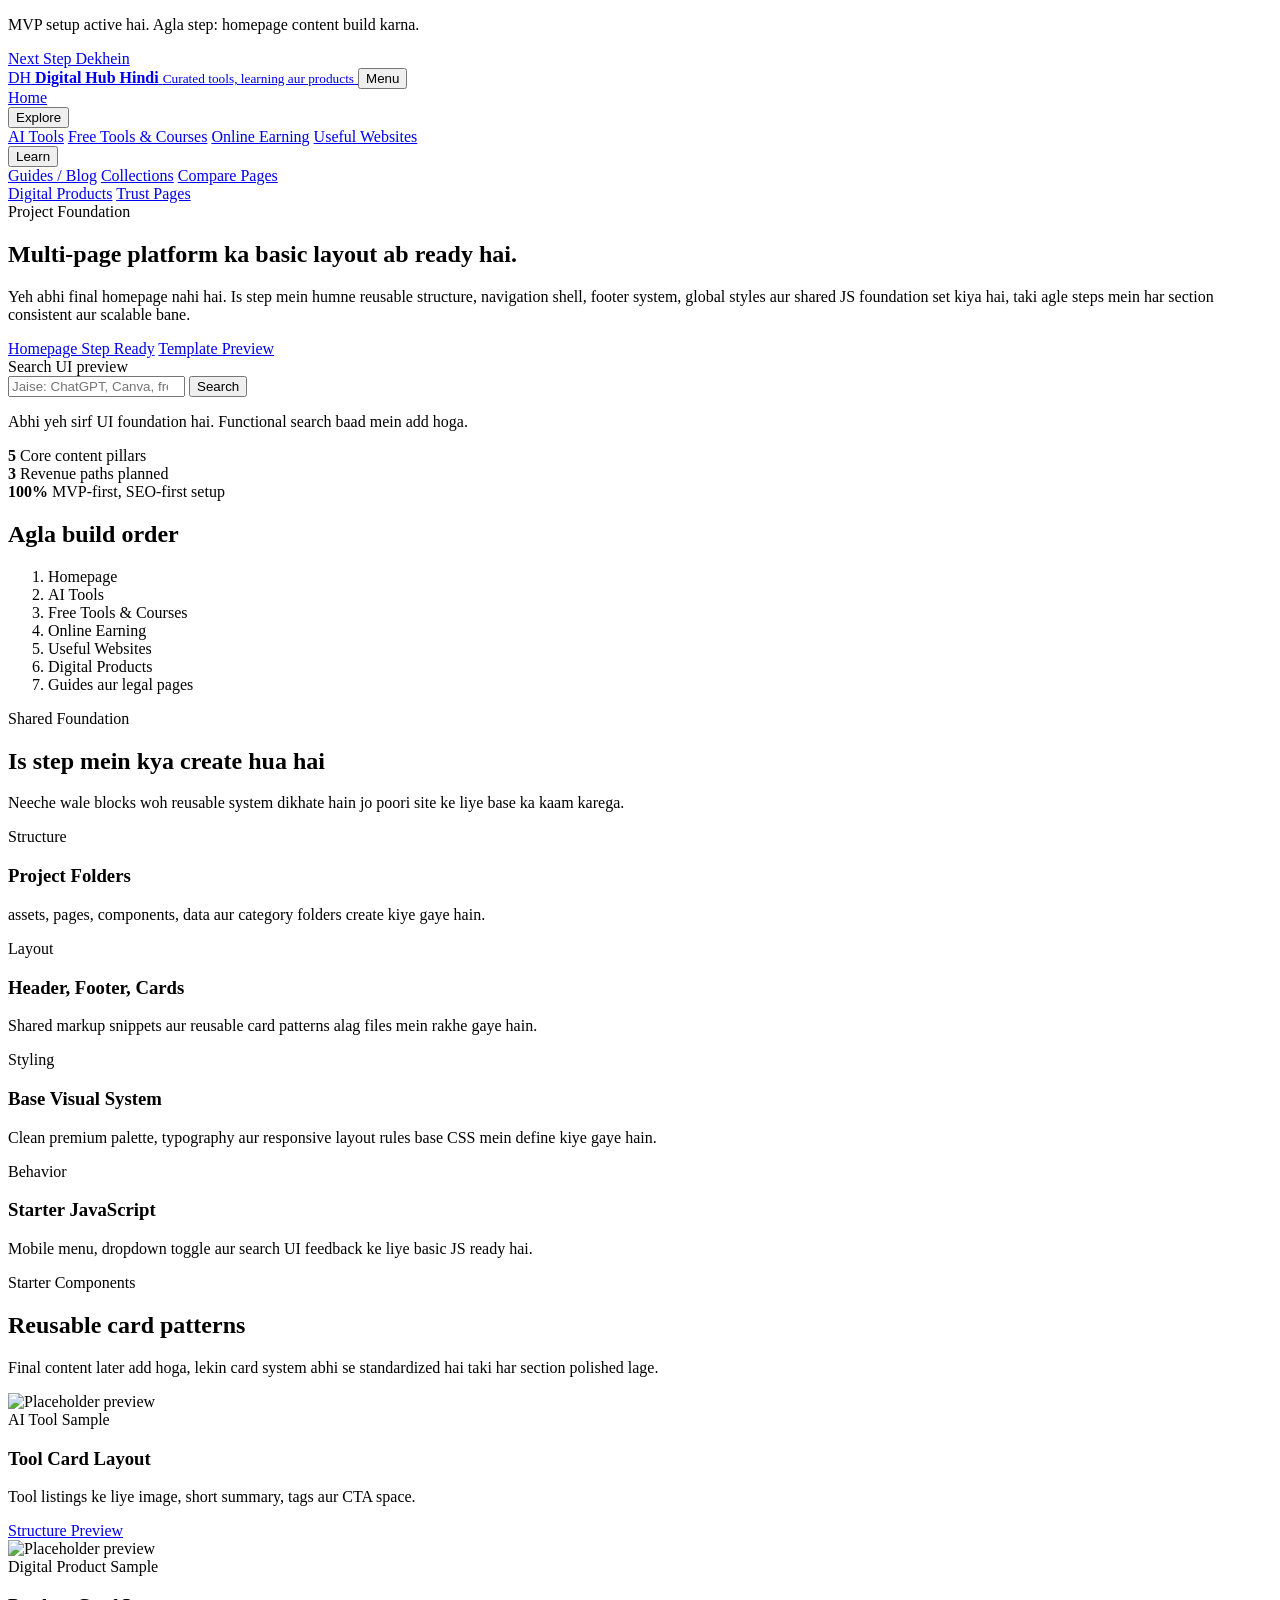
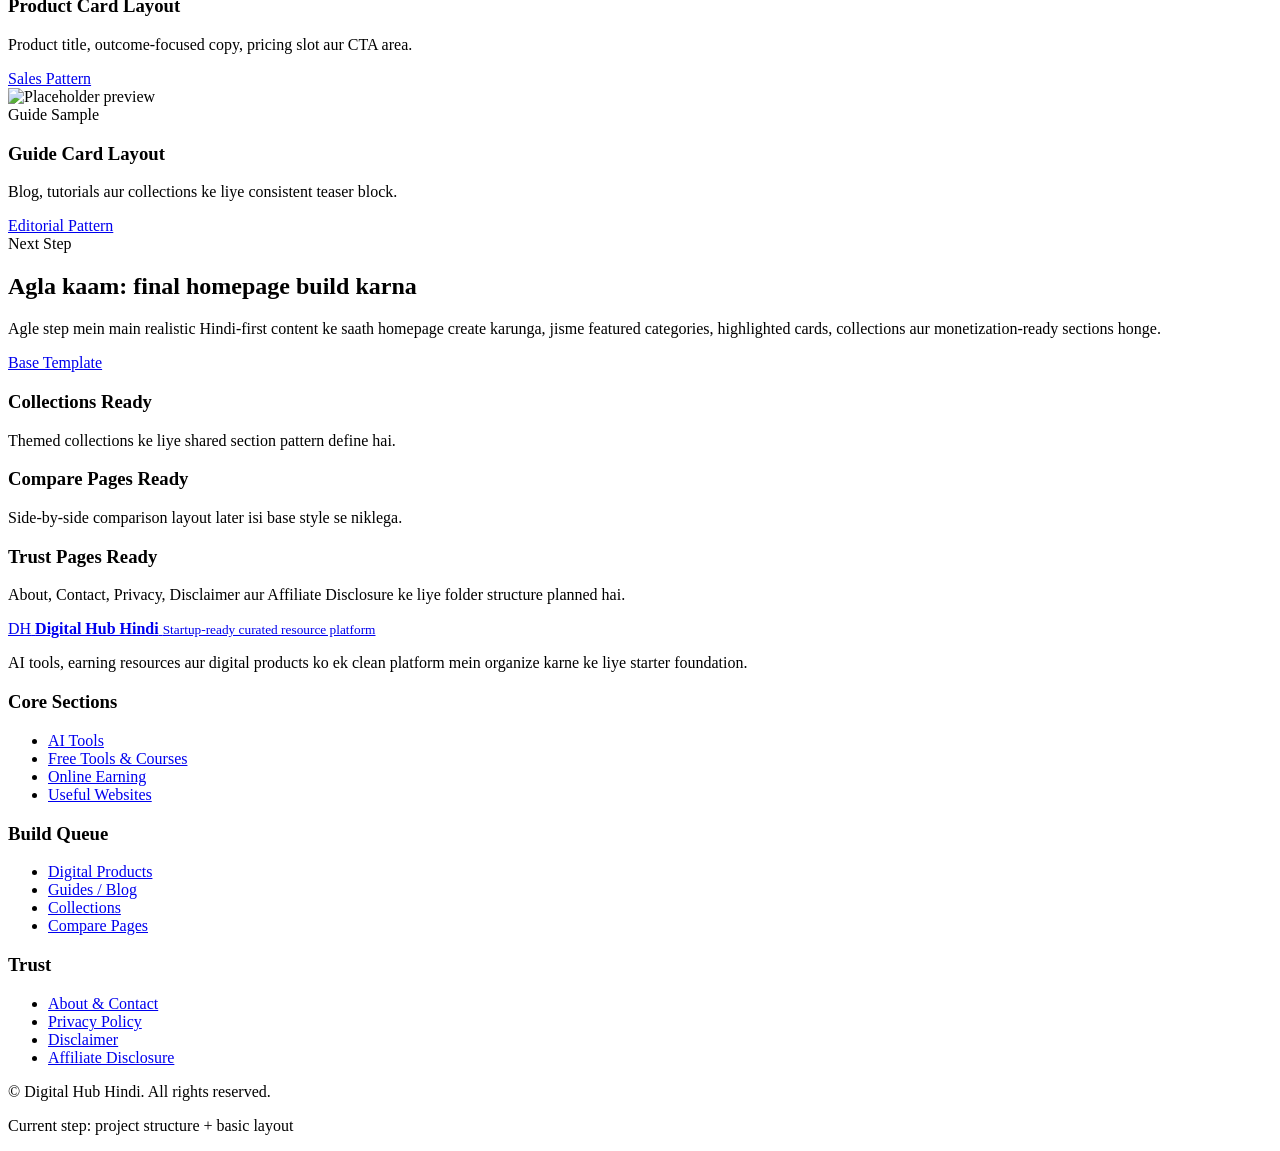
==== index.html @ 95b95d1c "Add files via upload" ====
<!DOCTYPE html>
<html lang="hi">
  <head>
    <meta charset="UTF-8" />
    <meta name="viewport" content="width=device-width, initial-scale=1.0" />
    <meta
      name="description"
      content="AI tools, free resources, online earning ideas, useful websites aur digital products ke liye curated multi-page platform ka starter layout."
    />
    <title>Digital Hub Hindi | Starter Layout</title>
    <link rel="preconnect" href="https://fonts.googleapis.com" />
    <link rel="preconnect" href="https://fonts.gstatic.com" crossorigin />
    <link
      href="https://fonts.googleapis.com/css2?family=Hind:wght@400;500;600;700&family=Poppins:wght@500;600;700&display=swap"
      rel="stylesheet"
    />
    <link rel="stylesheet" href="./assets/css/styles.css" />
  </head>
  <body>
    <div class="topbar">
      <div class="container topbar-inner">
        <p>MVP setup active hai. Agla step: homepage content build karna.</p>
        <a href="#next-step">Next Step Dekhein</a>
      </div>
    </div>

    <header class="site-header">
      <div class="container nav-shell">
        <a class="brand" href="./index.html" aria-label="Digital Hub Hindi home">
          <span class="brand-mark">DH</span>
          <span class="brand-copy">
            <strong>Digital Hub Hindi</strong>
            <small>Curated tools, learning aur products</small>
          </span>
        </a>

        <button
          class="menu-toggle"
          type="button"
          aria-expanded="false"
          aria-controls="site-nav"
        >
          Menu
        </button>

        <nav class="site-nav" id="site-nav" aria-label="Primary navigation">
          <a href="./index.html" class="is-active">Home</a>

          <div class="nav-dropdown">
            <button
              class="nav-dropdown-toggle"
              type="button"
              aria-expanded="false"
            >
              Explore
            </button>
            <div class="nav-dropdown-menu">
              <a href="#ai-tools-preview">AI Tools</a>
              <a href="#free-resources-preview">Free Tools & Courses</a>
              <a href="#earning-preview">Online Earning</a>
              <a href="#websites-preview">Useful Websites</a>
            </div>
          </div>

          <div class="nav-dropdown">
            <button
              class="nav-dropdown-toggle"
              type="button"
              aria-expanded="false"
            >
              Learn
            </button>
            <div class="nav-dropdown-menu">
              <a href="#guides-preview">Guides / Blog</a>
              <a href="#collections-preview">Collections</a>
              <a href="#compare-preview">Compare Pages</a>
            </div>
          </div>

          <a href="#products-preview">Digital Products</a>
          <a href="#legal-preview">Trust Pages</a>
        </nav>
      </div>
    </header>

    <main>
      <section class="hero-shell section-space">
        <div class="container hero-grid">
          <div>
            <span class="eyebrow">Project Foundation</span>
            <h1>Multi-page platform ka basic layout ab ready hai.</h1>
            <p class="lead">
              Yeh abhi final homepage nahi hai. Is step mein humne reusable
              structure, navigation shell, footer system, global styles aur
              shared JS foundation set kiya hai, taki agle steps mein har
              section consistent aur scalable bane.
            </p>

            <div class="hero-actions">
              <a class="btn btn-primary" href="#next-step">Homepage Step Ready</a>
              <a class="btn btn-secondary" href="./pages/template.html"
                >Template Preview</a
              >
            </div>

            <form class="search-form" action="#" method="get">
              <label class="search-label" for="starter-search"
                >Search UI preview</label
              >
              <div class="search-shell">
                <input
                  id="starter-search"
                  type="search"
                  placeholder="Jaise: ChatGPT, Canva, freelancing..."
                />
                <button class="btn btn-primary" type="submit">Search</button>
              </div>
              <p class="search-note">
                Abhi yeh sirf UI foundation hai. Functional search baad mein
                add hoga.
              </p>
            </form>
          </div>

          <aside class="highlight-panel">
            <div class="stat-card">
              <strong>5</strong>
              <span>Core content pillars</span>
            </div>
            <div class="stat-card">
              <strong>3</strong>
              <span>Revenue paths planned</span>
            </div>
            <div class="stat-card">
              <strong>100%</strong>
              <span>MVP-first, SEO-first setup</span>
            </div>

            <div class="mini-roadmap">
              <h2>Agla build order</h2>
              <ol>
                <li>Homepage</li>
                <li>AI Tools</li>
                <li>Free Tools & Courses</li>
                <li>Online Earning</li>
                <li>Useful Websites</li>
                <li>Digital Products</li>
                <li>Guides aur legal pages</li>
              </ol>
            </div>
          </aside>
        </div>
      </section>

      <section class="section-space section-muted">
        <div class="container">
          <div class="section-heading">
            <span class="eyebrow">Shared Foundation</span>
            <h2>Is step mein kya create hua hai</h2>
            <p>
              Neeche wale blocks woh reusable system dikhate hain jo poori site
              ke liye base ka kaam karega.
            </p>
          </div>

          <div class="card-grid four-up">
            <article class="info-card" id="ai-tools-preview">
              <span class="card-badge">Structure</span>
              <h3>Project Folders</h3>
              <p>
                assets, pages, components, data aur category folders create kiye
                gaye hain.
              </p>
            </article>

            <article class="info-card" id="free-resources-preview">
              <span class="card-badge">Layout</span>
              <h3>Header, Footer, Cards</h3>
              <p>
                Shared markup snippets aur reusable card patterns alag files mein
                rakhe gaye hain.
              </p>
            </article>

            <article class="info-card" id="earning-preview">
              <span class="card-badge">Styling</span>
              <h3>Base Visual System</h3>
              <p>
                Clean premium palette, typography aur responsive layout rules
                base CSS mein define kiye gaye hain.
              </p>
            </article>

            <article class="info-card" id="websites-preview">
              <span class="card-badge">Behavior</span>
              <h3>Starter JavaScript</h3>
              <p>
                Mobile menu, dropdown toggle aur search UI feedback ke liye basic
                JS ready hai.
              </p>
            </article>
          </div>
        </div>
      </section>

      <section class="section-space">
        <div class="container">
          <div class="section-heading">
            <span class="eyebrow">Starter Components</span>
            <h2>Reusable card patterns</h2>
            <p>
              Final content later add hoga, lekin card system abhi se standardized
              hai taki har section polished lage.
            </p>
          </div>

          <div class="card-grid three-up">
            <article class="resource-card">
              <img
                src="./assets/images/placeholders/resource-placeholder.svg"
                alt="Placeholder preview"
              />
              <div class="resource-card-body">
                <div class="card-meta-row">
                  <span class="card-badge">AI Tool</span>
                  <span class="muted">Sample</span>
                </div>
                <h3>Tool Card Layout</h3>
                <p>
                  Tool listings ke liye image, short summary, tags aur CTA space.
                </p>
                <a href="#" class="text-link">Structure Preview</a>
              </div>
            </article>

            <article class="resource-card" id="products-preview">
              <img
                src="./assets/images/placeholders/resource-placeholder.svg"
                alt="Placeholder preview"
              />
              <div class="resource-card-body">
                <div class="card-meta-row">
                  <span class="card-badge">Digital Product</span>
                  <span class="muted">Sample</span>
                </div>
                <h3>Product Card Layout</h3>
                <p>
                  Product title, outcome-focused copy, pricing slot aur CTA area.
                </p>
                <a href="#" class="text-link">Sales Pattern</a>
              </div>
            </article>

            <article class="resource-card" id="guides-preview">
              <img
                src="./assets/images/placeholders/resource-placeholder.svg"
                alt="Placeholder preview"
              />
              <div class="resource-card-body">
                <div class="card-meta-row">
                  <span class="card-badge">Guide</span>
                  <span class="muted">Sample</span>
                </div>
                <h3>Guide Card Layout</h3>
                <p>
                  Blog, tutorials aur collections ke liye consistent teaser block.
                </p>
                <a href="#" class="text-link">Editorial Pattern</a>
              </div>
            </article>
          </div>
        </div>
      </section>

      <section class="section-space section-muted" id="next-step">
        <div class="container">
          <div class="cta-banner">
            <div>
              <span class="eyebrow">Next Step</span>
              <h2>Agla kaam: final homepage build karna</h2>
              <p>
                Agle step mein main realistic Hindi-first content ke saath
                homepage create karunga, jisme featured categories, highlighted
                cards, collections aur monetization-ready sections honge.
              </p>
            </div>
            <a class="btn btn-primary" href="./pages/template.html">Base Template</a>
          </div>
        </div>
      </section>

      <section class="section-space">
        <div class="container mini-sections">
          <article class="mini-panel" id="collections-preview">
            <h3>Collections Ready</h3>
            <p>
              Themed collections ke liye shared section pattern define hai.
            </p>
          </article>

          <article class="mini-panel" id="compare-preview">
            <h3>Compare Pages Ready</h3>
            <p>
              Side-by-side comparison layout later isi base style se niklega.
            </p>
          </article>

          <article class="mini-panel" id="legal-preview">
            <h3>Trust Pages Ready</h3>
            <p>
              About, Contact, Privacy, Disclaimer aur Affiliate Disclosure ke
              liye folder structure planned hai.
            </p>
          </article>
        </div>
      </section>
    </main>

    <footer class="site-footer">
      <div class="container footer-grid">
        <div>
          <a class="brand footer-brand" href="./index.html">
            <span class="brand-mark">DH</span>
            <span class="brand-copy">
              <strong>Digital Hub Hindi</strong>
              <small>Startup-ready curated resource platform</small>
            </span>
          </a>
          <p class="footer-copy">
            AI tools, earning resources aur digital products ko ek clean platform
            mein organize karne ke liye starter foundation.
          </p>
        </div>

        <div>
          <h3>Core Sections</h3>
          <ul class="footer-links">
            <li><a href="#ai-tools-preview">AI Tools</a></li>
            <li><a href="#free-resources-preview">Free Tools & Courses</a></li>
            <li><a href="#earning-preview">Online Earning</a></li>
            <li><a href="#websites-preview">Useful Websites</a></li>
          </ul>
        </div>

        <div>
          <h3>Build Queue</h3>
          <ul class="footer-links">
            <li><a href="#products-preview">Digital Products</a></li>
            <li><a href="#guides-preview">Guides / Blog</a></li>
            <li><a href="#collections-preview">Collections</a></li>
            <li><a href="#compare-preview">Compare Pages</a></li>
          </ul>
        </div>

        <div>
          <h3>Trust</h3>
          <ul class="footer-links">
            <li><a href="#legal-preview">About & Contact</a></li>
            <li><a href="#legal-preview">Privacy Policy</a></li>
            <li><a href="#legal-preview">Disclaimer</a></li>
            <li><a href="#legal-preview">Affiliate Disclosure</a></li>
          </ul>
        </div>
      </div>

      <div class="container footer-bottom">
        <p>&copy; <span data-year></span> Digital Hub Hindi. All rights reserved.</p>
        <p>Current step: project structure + basic layout</p>
      </div>
    </footer>

    <script src="./assets/js/main.js"></script>
  </body>
</html>
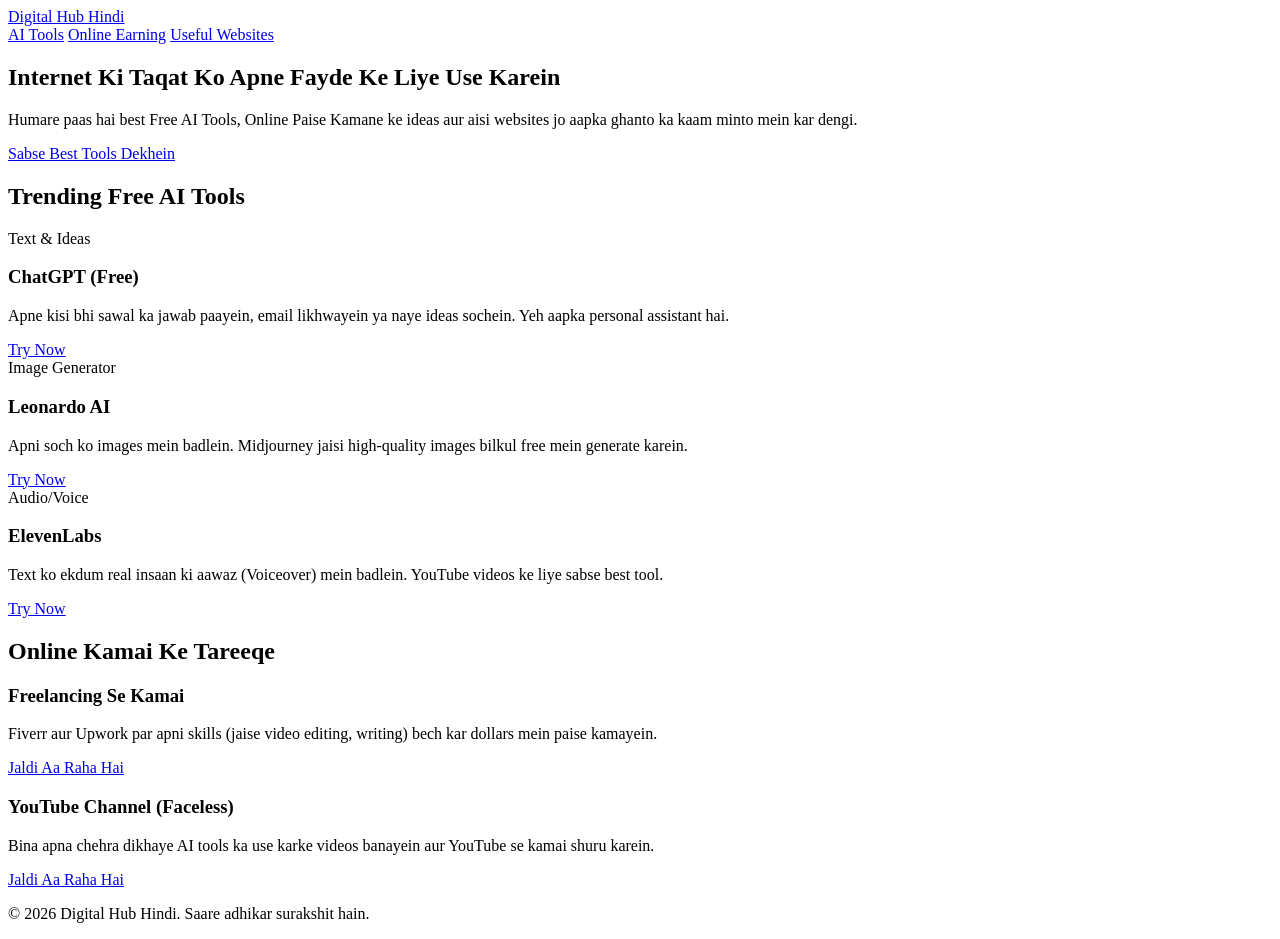
==== commit 3d8f4f7d: "Update index.html" ====
--- a/index.html
+++ b/index.html
@@ -1,374 +1,95 @@
 <!DOCTYPE html>
 <html lang="hi">
-  <head>
-    <meta charset="UTF-8" />
-    <meta name="viewport" content="width=device-width, initial-scale=1.0" />
-    <meta
-      name="description"
-      content="AI tools, free resources, online earning ideas, useful websites aur digital products ke liye curated multi-page platform ka starter layout."
-    />
-    <title>Digital Hub Hindi | Starter Layout</title>
-    <link rel="preconnect" href="https://fonts.googleapis.com" />
-    <link rel="preconnect" href="https://fonts.gstatic.com" crossorigin />
-    <link
-      href="https://fonts.googleapis.com/css2?family=Hind:wght@400;500;600;700&family=Poppins:wght@500;600;700&display=swap"
-      rel="stylesheet"
-    />
-    <link rel="stylesheet" href="./assets/css/styles.css" />
-  </head>
-  <body>
-    <div class="topbar">
-      <div class="container topbar-inner">
-        <p>MVP setup active hai. Agla step: homepage content build karna.</p>
-        <a href="#next-step">Next Step Dekhein</a>
-      </div>
-    </div>
+<head>
+    <meta charset="UTF-8">
+    <meta name="viewport" content="width=device-width, initial-scale=1.0">
+    <title>Digital Hub Hindi | Best AI Tools & Earning Ideas</title>
+    
+    <meta name="description" content="Digital Hub Hindi par aapko milenge best free AI tools, online earning ke tareeqe aur useful websites ki puri jaankari.">
+    
+    <link rel="preconnect" href="https://fonts.googleapis.com">
+    <link rel="preconnect" href="https://fonts.gstatic.com" crossorigin>
+    <link href="https://fonts.googleapis.com/css2?family=Hind:wght@400;500;600&family=Poppins:wght@500;600;700&display=swap" rel="stylesheet">
+    
+    <link rel="stylesheet" href="./assets/css/styles.css">
+</head>
+<body>
 
-    <header class="site-header">
-      <div class="container nav-shell">
-        <a class="brand" href="./index.html" aria-label="Digital Hub Hindi home">
-          <span class="brand-mark">DH</span>
-          <span class="brand-copy">
-            <strong>Digital Hub Hindi</strong>
-            <small>Curated tools, learning aur products</small>
-          </span>
-        </a>
-
-        <button
-          class="menu-toggle"
-          type="button"
-          aria-expanded="false"
-          aria-controls="site-nav"
-        >
-          Menu
-        </button>
-
-        <nav class="site-nav" id="site-nav" aria-label="Primary navigation">
-          <a href="./index.html" class="is-active">Home</a>
-
-          <div class="nav-dropdown">
-            <button
-              class="nav-dropdown-toggle"
-              type="button"
-              aria-expanded="false"
-            >
-              Explore
-            </button>
-            <div class="nav-dropdown-menu">
-              <a href="#ai-tools-preview">AI Tools</a>
-              <a href="#free-resources-preview">Free Tools & Courses</a>
-              <a href="#earning-preview">Online Earning</a>
-              <a href="#websites-preview">Useful Websites</a>
-            </div>
-          </div>
-
-          <div class="nav-dropdown">
-            <button
-              class="nav-dropdown-toggle"
-              type="button"
-              aria-expanded="false"
-            >
-              Learn
-            </button>
-            <div class="nav-dropdown-menu">
-              <a href="#guides-preview">Guides / Blog</a>
-              <a href="#collections-preview">Collections</a>
-              <a href="#compare-preview">Compare Pages</a>
-            </div>
-          </div>
-
-          <a href="#products-preview">Digital Products</a>
-          <a href="#legal-preview">Trust Pages</a>
-        </nav>
-      </div>
+    <header class="navbar">
+        <div class="container nav-container">
+            <a href="index.html" class="logo">Digital Hub <span>Hindi</span></a>
+            <nav class="nav-links">
+                <a href="#ai-tools">AI Tools</a>
+                <a href="#earning">Online Earning</a>
+                <a href="#useful-sites">Useful Websites</a>
+            </nav>
+        </div>
     </header>
 
-    <main>
-      <section class="hero-shell section-space">
-        <div class="container hero-grid">
-          <div>
-            <span class="eyebrow">Project Foundation</span>
-            <h1>Multi-page platform ka basic layout ab ready hai.</h1>
-            <p class="lead">
-              Yeh abhi final homepage nahi hai. Is step mein humne reusable
-              structure, navigation shell, footer system, global styles aur
-              shared JS foundation set kiya hai, taki agle steps mein har
-              section consistent aur scalable bane.
-            </p>
+    <section class="hero">
+        <div class="container hero-content">
+            <h1>Internet Ki Taqat Ko Apne Fayde Ke Liye Use Karein</h1>
+            <p>Humare paas hai best Free AI Tools, Online Paise Kamane ke ideas aur aisi websites jo aapka ghanto ka kaam minto mein kar dengi.</p>
+            <a href="#ai-tools" class="btn-primary">Sabse Best Tools Dekhein</a>
+        </div>
+    </section>
 
-            <div class="hero-actions">
-              <a class="btn btn-primary" href="#next-step">Homepage Step Ready</a>
-              <a class="btn btn-secondary" href="./pages/template.html"
-                >Template Preview</a
-              >
+    <section id="ai-tools" class="section-padding bg-light">
+        <div class="container">
+            <h2 class="section-title">Trending Free AI Tools</h2>
+            <div class="grid-cards">
+                
+                <div class="card">
+                    <span class="badge">Text & Ideas</span>
+                    <h3>ChatGPT (Free)</h3>
+                    <p>Apne kisi bhi sawal ka jawab paayein, email likhwayein ya naye ideas sochein. Yeh aapka personal assistant hai.</p>
+                    <a href="https://chat.openai.com" target="_blank" class="btn-outline">Try Now</a>
+                </div>
+
+                <div class="card">
+                    <span class="badge">Image Generator</span>
+                    <h3>Leonardo AI</h3>
+                    <p>Apni soch ko images mein badlein. Midjourney jaisi high-quality images bilkul free mein generate karein.</p>
+                    <a href="https://leonardo.ai" target="_blank" class="btn-outline">Try Now</a>
+                </div>
+
+                <div class="card">
+                    <span class="badge">Audio/Voice</span>
+                    <h3>ElevenLabs</h3>
+                    <p>Text ko ekdum real insaan ki aawaz (Voiceover) mein badlein. YouTube videos ke liye sabse best tool.</p>
+                    <a href="https://elevenlabs.io" target="_blank" class="btn-outline">Try Now</a>
+                </div>
+
             </div>
+        </div>
+    </section>
 
-            <form class="search-form" action="#" method="get">
-              <label class="search-label" for="starter-search"
-                >Search UI preview</label
-              >
-              <div class="search-shell">
-                <input
-                  id="starter-search"
-                  type="search"
-                  placeholder="Jaise: ChatGPT, Canva, freelancing..."
-                />
-                <button class="btn btn-primary" type="submit">Search</button>
-              </div>
-              <p class="search-note">
-                Abhi yeh sirf UI foundation hai. Functional search baad mein
-                add hoga.
-              </p>
-            </form>
-          </div>
+    <section id="earning" class="section-padding">
+        <div class="container">
+            <h2 class="section-title">Online Kamai Ke Tareeqe</h2>
+            <div class="grid-cards">
+                
+                <div class="card earning-card">
+                    <h3>Freelancing Se Kamai</h3>
+                    <p>Fiverr aur Upwork par apni skills (jaise video editing, writing) bech kar dollars mein paise kamayein.</p>
+                    <a href="#" class="btn-outline">Jaldi Aa Raha Hai</a>
+                </div>
 
-          <aside class="highlight-panel">
-            <div class="stat-card">
-              <strong>5</strong>
-              <span>Core content pillars</span>
+                <div class="card earning-card">
+                    <h3>YouTube Channel (Faceless)</h3>
+                    <p>Bina apna chehra dikhaye AI tools ka use karke videos banayein aur YouTube se kamai shuru karein.</p>
+                    <a href="#" class="btn-outline">Jaldi Aa Raha Hai</a>
+                </div>
+
             </div>
-            <div class="stat-card">
-              <strong>3</strong>
-              <span>Revenue paths planned</span>
-            </div>
-            <div class="stat-card">
-              <strong>100%</strong>
-              <span>MVP-first, SEO-first setup</span>
-            </div>
+        </div>
+    </section>
 
-            <div class="mini-roadmap">
-              <h2>Agla build order</h2>
-              <ol>
-                <li>Homepage</li>
-                <li>AI Tools</li>
-                <li>Free Tools & Courses</li>
-                <li>Online Earning</li>
-                <li>Useful Websites</li>
-                <li>Digital Products</li>
-                <li>Guides aur legal pages</li>
-              </ol>
-            </div>
-          </aside>
+    <footer class="footer">
+        <div class="container">
+            <p>&copy; 2026 Digital Hub Hindi. Saare adhikar surakshit hain.</p>
         </div>
-      </section>
-
-      <section class="section-space section-muted">
-        <div class="container">
-          <div class="section-heading">
-            <span class="eyebrow">Shared Foundation</span>
-            <h2>Is step mein kya create hua hai</h2>
-            <p>
-              Neeche wale blocks woh reusable system dikhate hain jo poori site
-              ke liye base ka kaam karega.
-            </p>
-          </div>
-
-          <div class="card-grid four-up">
-            <article class="info-card" id="ai-tools-preview">
-              <span class="card-badge">Structure</span>
-              <h3>Project Folders</h3>
-              <p>
-                assets, pages, components, data aur category folders create kiye
-                gaye hain.
-              </p>
-            </article>
-
-            <article class="info-card" id="free-resources-preview">
-              <span class="card-badge">Layout</span>
-              <h3>Header, Footer, Cards</h3>
-              <p>
-                Shared markup snippets aur reusable card patterns alag files mein
-                rakhe gaye hain.
-              </p>
-            </article>
-
-            <article class="info-card" id="earning-preview">
-              <span class="card-badge">Styling</span>
-              <h3>Base Visual System</h3>
-              <p>
-                Clean premium palette, typography aur responsive layout rules
-                base CSS mein define kiye gaye hain.
-              </p>
-            </article>
-
-            <article class="info-card" id="websites-preview">
-              <span class="card-badge">Behavior</span>
-              <h3>Starter JavaScript</h3>
-              <p>
-                Mobile menu, dropdown toggle aur search UI feedback ke liye basic
-                JS ready hai.
-              </p>
-            </article>
-          </div>
-        </div>
-      </section>
-
-      <section class="section-space">
-        <div class="container">
-          <div class="section-heading">
-            <span class="eyebrow">Starter Components</span>
-            <h2>Reusable card patterns</h2>
-            <p>
-              Final content later add hoga, lekin card system abhi se standardized
-              hai taki har section polished lage.
-            </p>
-          </div>
-
-          <div class="card-grid three-up">
-            <article class="resource-card">
-              <img
-                src="./assets/images/placeholders/resource-placeholder.svg"
-                alt="Placeholder preview"
-              />
-              <div class="resource-card-body">
-                <div class="card-meta-row">
-                  <span class="card-badge">AI Tool</span>
-                  <span class="muted">Sample</span>
-                </div>
-                <h3>Tool Card Layout</h3>
-                <p>
-                  Tool listings ke liye image, short summary, tags aur CTA space.
-                </p>
-                <a href="#" class="text-link">Structure Preview</a>
-              </div>
-            </article>
-
-            <article class="resource-card" id="products-preview">
-              <img
-                src="./assets/images/placeholders/resource-placeholder.svg"
-                alt="Placeholder preview"
-              />
-              <div class="resource-card-body">
-                <div class="card-meta-row">
-                  <span class="card-badge">Digital Product</span>
-                  <span class="muted">Sample</span>
-                </div>
-                <h3>Product Card Layout</h3>
-                <p>
-                  Product title, outcome-focused copy, pricing slot aur CTA area.
-                </p>
-                <a href="#" class="text-link">Sales Pattern</a>
-              </div>
-            </article>
-
-            <article class="resource-card" id="guides-preview">
-              <img
-                src="./assets/images/placeholders/resource-placeholder.svg"
-                alt="Placeholder preview"
-              />
-              <div class="resource-card-body">
-                <div class="card-meta-row">
-                  <span class="card-badge">Guide</span>
-                  <span class="muted">Sample</span>
-                </div>
-                <h3>Guide Card Layout</h3>
-                <p>
-                  Blog, tutorials aur collections ke liye consistent teaser block.
-                </p>
-                <a href="#" class="text-link">Editorial Pattern</a>
-              </div>
-            </article>
-          </div>
-        </div>
-      </section>
-
-      <section class="section-space section-muted" id="next-step">
-        <div class="container">
-          <div class="cta-banner">
-            <div>
-              <span class="eyebrow">Next Step</span>
-              <h2>Agla kaam: final homepage build karna</h2>
-              <p>
-                Agle step mein main realistic Hindi-first content ke saath
-                homepage create karunga, jisme featured categories, highlighted
-                cards, collections aur monetization-ready sections honge.
-              </p>
-            </div>
-            <a class="btn btn-primary" href="./pages/template.html">Base Template</a>
-          </div>
-        </div>
-      </section>
-
-      <section class="section-space">
-        <div class="container mini-sections">
-          <article class="mini-panel" id="collections-preview">
-            <h3>Collections Ready</h3>
-            <p>
-              Themed collections ke liye shared section pattern define hai.
-            </p>
-          </article>
-
-          <article class="mini-panel" id="compare-preview">
-            <h3>Compare Pages Ready</h3>
-            <p>
-              Side-by-side comparison layout later isi base style se niklega.
-            </p>
-          </article>
-
-          <article class="mini-panel" id="legal-preview">
-            <h3>Trust Pages Ready</h3>
-            <p>
-              About, Contact, Privacy, Disclaimer aur Affiliate Disclosure ke
-              liye folder structure planned hai.
-            </p>
-          </article>
-        </div>
-      </section>
-    </main>
-
-    <footer class="site-footer">
-      <div class="container footer-grid">
-        <div>
-          <a class="brand footer-brand" href="./index.html">
-            <span class="brand-mark">DH</span>
-            <span class="brand-copy">
-              <strong>Digital Hub Hindi</strong>
-              <small>Startup-ready curated resource platform</small>
-            </span>
-          </a>
-          <p class="footer-copy">
-            AI tools, earning resources aur digital products ko ek clean platform
-            mein organize karne ke liye starter foundation.
-          </p>
-        </div>
-
-        <div>
-          <h3>Core Sections</h3>
-          <ul class="footer-links">
-            <li><a href="#ai-tools-preview">AI Tools</a></li>
-            <li><a href="#free-resources-preview">Free Tools & Courses</a></li>
-            <li><a href="#earning-preview">Online Earning</a></li>
-            <li><a href="#websites-preview">Useful Websites</a></li>
-          </ul>
-        </div>
-
-        <div>
-          <h3>Build Queue</h3>
-          <ul class="footer-links">
-            <li><a href="#products-preview">Digital Products</a></li>
-            <li><a href="#guides-preview">Guides / Blog</a></li>
-            <li><a href="#collections-preview">Collections</a></li>
-            <li><a href="#compare-preview">Compare Pages</a></li>
-          </ul>
-        </div>
-
-        <div>
-          <h3>Trust</h3>
-          <ul class="footer-links">
-            <li><a href="#legal-preview">About & Contact</a></li>
-            <li><a href="#legal-preview">Privacy Policy</a></li>
-            <li><a href="#legal-preview">Disclaimer</a></li>
-            <li><a href="#legal-preview">Affiliate Disclosure</a></li>
-          </ul>
-        </div>
-      </div>
-
-      <div class="container footer-bottom">
-        <p>&copy; <span data-year></span> Digital Hub Hindi. All rights reserved.</p>
-        <p>Current step: project structure + basic layout</p>
-      </div>
     </footer>
 
-    <script src="./assets/js/main.js"></script>
-  </body>
+</body>
 </html>
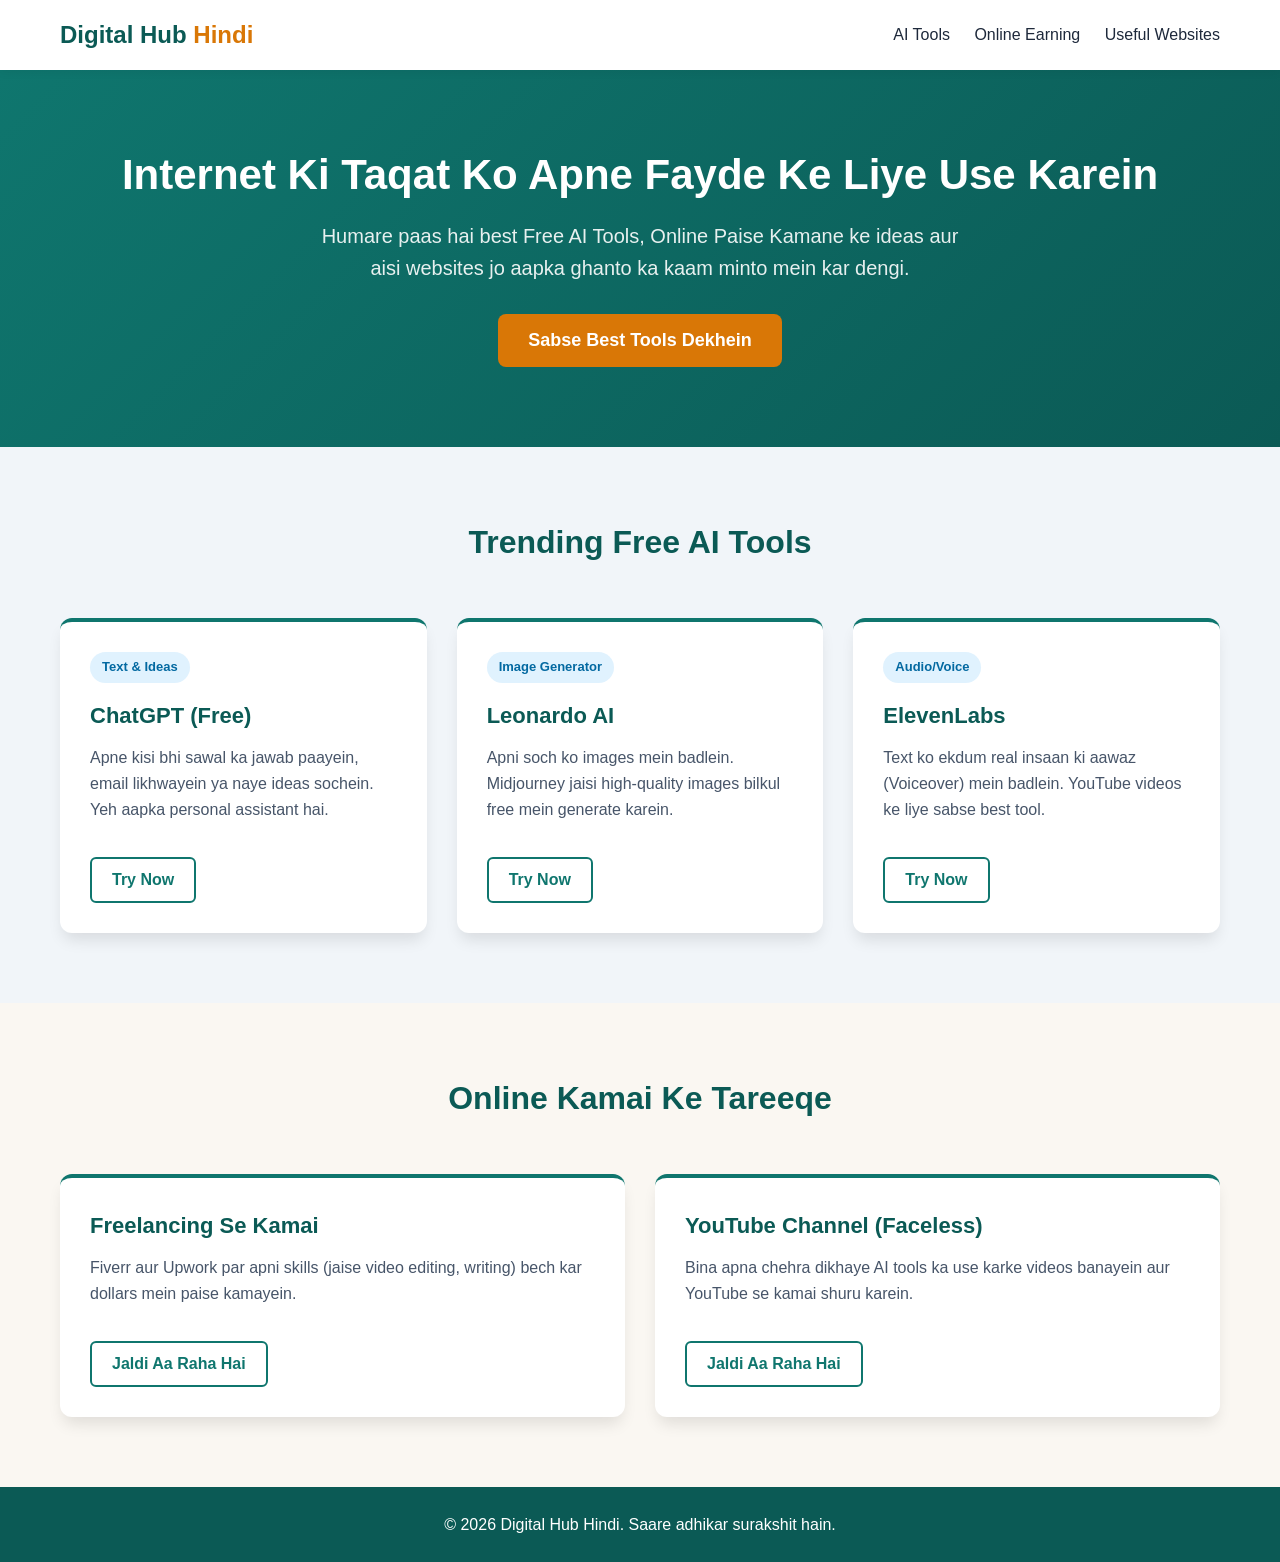
==== commit 829b3576: "Update index.html" ====
--- a/index.html
+++ b/index.html
@@ -11,7 +11,7 @@
     <link rel="preconnect" href="https://fonts.gstatic.com" crossorigin>
     <link href="https://fonts.googleapis.com/css2?family=Hind:wght@400;500;600&family=Poppins:wght@500;600;700&display=swap" rel="stylesheet">
     
-    <link rel="stylesheet" href="./assets/css/styles.css">
+    <link rel="stylesheet" href="styles.css">
 </head>
 <body>
 
--- a/styles.css
+++ b/styles.css
@@ -0,0 +1,233 @@
+/* =========================================
+   1. VARIABLES (Colors, Fonts, Spacing)
+========================================= */
+:root {
+  --primary: #0f766e; /* Deep Teal - Trust ke liye */
+  --primary-dark: #0b5a55;
+  --accent: #d97706; /* Vibrant Orange - Buttons ke liye */
+  --accent-hover: #b45309;
+  --bg-color: #faf7f2; /* Light Cream background */
+  --card-bg: #ffffff;
+  --text-main: #1e293b;
+  --text-light: #475569;
+  --shadow: 0 10px 15px -3px rgba(0, 0, 0, 0.1);
+  --border-radius: 12px;
+  --font-heading: 'Poppins', sans-serif;
+  --font-body: 'Hind', sans-serif;
+}
+
+/* =========================================
+   2. RESET & BASE
+========================================= */
+* {
+  margin: 0;
+  padding: 0;
+  box-sizing: border-box;
+}
+
+body {
+  font-family: var(--font-body);
+  background-color: var(--bg-color);
+  color: var(--text-main);
+  line-height: 1.6;
+}
+
+h1, h2, h3 {
+  font-family: var(--font-heading);
+  color: var(--primary-dark);
+}
+
+.container {
+  max-width: 1200px;
+  margin: 0 auto;
+  padding: 0 20px;
+}
+
+/* =========================================
+   3. HEADER & NAVIGATION
+========================================= */
+.navbar {
+  background-color: #fff;
+  box-shadow: 0 2px 10px rgba(0,0,0,0.05);
+  position: sticky;
+  top: 0;
+  z-index: 100;
+}
+
+.nav-container {
+  display: flex;
+  justify-content: space-between;
+  align-items: center;
+  height: 70px;
+}
+
+.logo {
+  font-family: var(--font-heading);
+  font-size: 24px;
+  font-weight: 700;
+  color: var(--primary-dark);
+  text-decoration: none;
+}
+
+.logo span {
+  color: var(--accent); /* "Hindi" word orange dikhega */
+}
+
+.nav-links a {
+  text-decoration: none;
+  color: var(--text-main);
+  margin-left: 20px;
+  font-weight: 500;
+  font-size: 16px;
+  transition: color 0.3s;
+}
+
+.nav-links a:hover {
+  color: var(--primary);
+}
+
+/* =========================================
+   4. HERO SECTION (Top Banner)
+========================================= */
+.hero {
+  background: linear-gradient(135deg, var(--primary) 0%, var(--primary-dark) 100%);
+  color: white;
+  text-align: center;
+  padding: 80px 20px;
+}
+
+.hero h1 {
+  color: white;
+  font-size: 42px;
+  margin-bottom: 20px;
+  line-height: 1.2;
+}
+
+.hero p {
+  font-size: 20px;
+  max-width: 650px;
+  margin: 0 auto 30px;
+  opacity: 0.9;
+}
+
+/* =========================================
+   5. BUTTONS
+========================================= */
+.btn-primary {
+  display: inline-block;
+  background-color: var(--accent);
+  color: white;
+  padding: 12px 30px;
+  border-radius: 8px;
+  text-decoration: none;
+  font-weight: 600;
+  font-family: var(--font-heading);
+  font-size: 18px;
+  transition: background 0.3s, transform 0.2s;
+}
+
+.btn-primary:hover {
+  background-color: var(--accent-hover);
+  transform: translateY(-2px);
+}
+
+.btn-outline {
+  display: inline-block;
+  border: 2px solid var(--primary);
+  color: var(--primary);
+  padding: 8px 20px;
+  border-radius: 6px;
+  text-decoration: none;
+  font-weight: 600;
+  transition: all 0.3s;
+  margin-top: 15px;
+}
+
+.btn-outline:hover {
+  background-color: var(--primary);
+  color: white;
+}
+
+/* =========================================
+   6. CARDS & SECTIONS
+========================================= */
+.section-padding {
+  padding: 70px 0;
+}
+
+.bg-light {
+  background-color: #f1f5f9;
+}
+
+.section-title {
+  text-align: center;
+  font-size: 32px;
+  margin-bottom: 50px;
+}
+
+.grid-cards {
+  display: grid;
+  grid-template-columns: repeat(auto-fit, minmax(320px, 1fr));
+  gap: 30px;
+}
+
+.card {
+  background-color: var(--card-bg);
+  padding: 30px;
+  border-radius: var(--border-radius);
+  box-shadow: var(--shadow);
+  transition: transform 0.3s ease, box-shadow 0.3s ease;
+  border-top: 4px solid var(--primary);
+}
+
+.card:hover {
+  transform: translateY(-8px);
+  box-shadow: 0 15px 25px -5px rgba(0, 0, 0, 0.15);
+}
+
+.badge {
+  display: inline-block;
+  background-color: #e0f2fe;
+  color: #0369a1;
+  font-size: 13px;
+  font-weight: 600;
+  padding: 5px 12px;
+  border-radius: 20px;
+  margin-bottom: 15px;
+}
+
+.card h3 {
+  font-size: 22px;
+  margin-bottom: 12px;
+}
+
+.card p {
+  color: var(--text-light);
+  font-size: 16px;
+  margin-bottom: 20px;
+}
+
+/* =========================================
+   7. FOOTER
+========================================= */
+.footer {
+  background-color: var(--primary-dark);
+  color: white;
+  text-align: center;
+  padding: 25px 0;
+}
+
+/* =========================================
+   8. MOBILE RESPONSIVE (Phones ke liye)
+========================================= */
+@media (max-width: 768px) {
+  .nav-links {
+    display: none; /* Mobile menu aage js mein banayenge */
+  }
+  .hero h1 {
+    font-size: 32px;
+  }
+  .hero p {
+    font-size: 18px;
+  }
+}
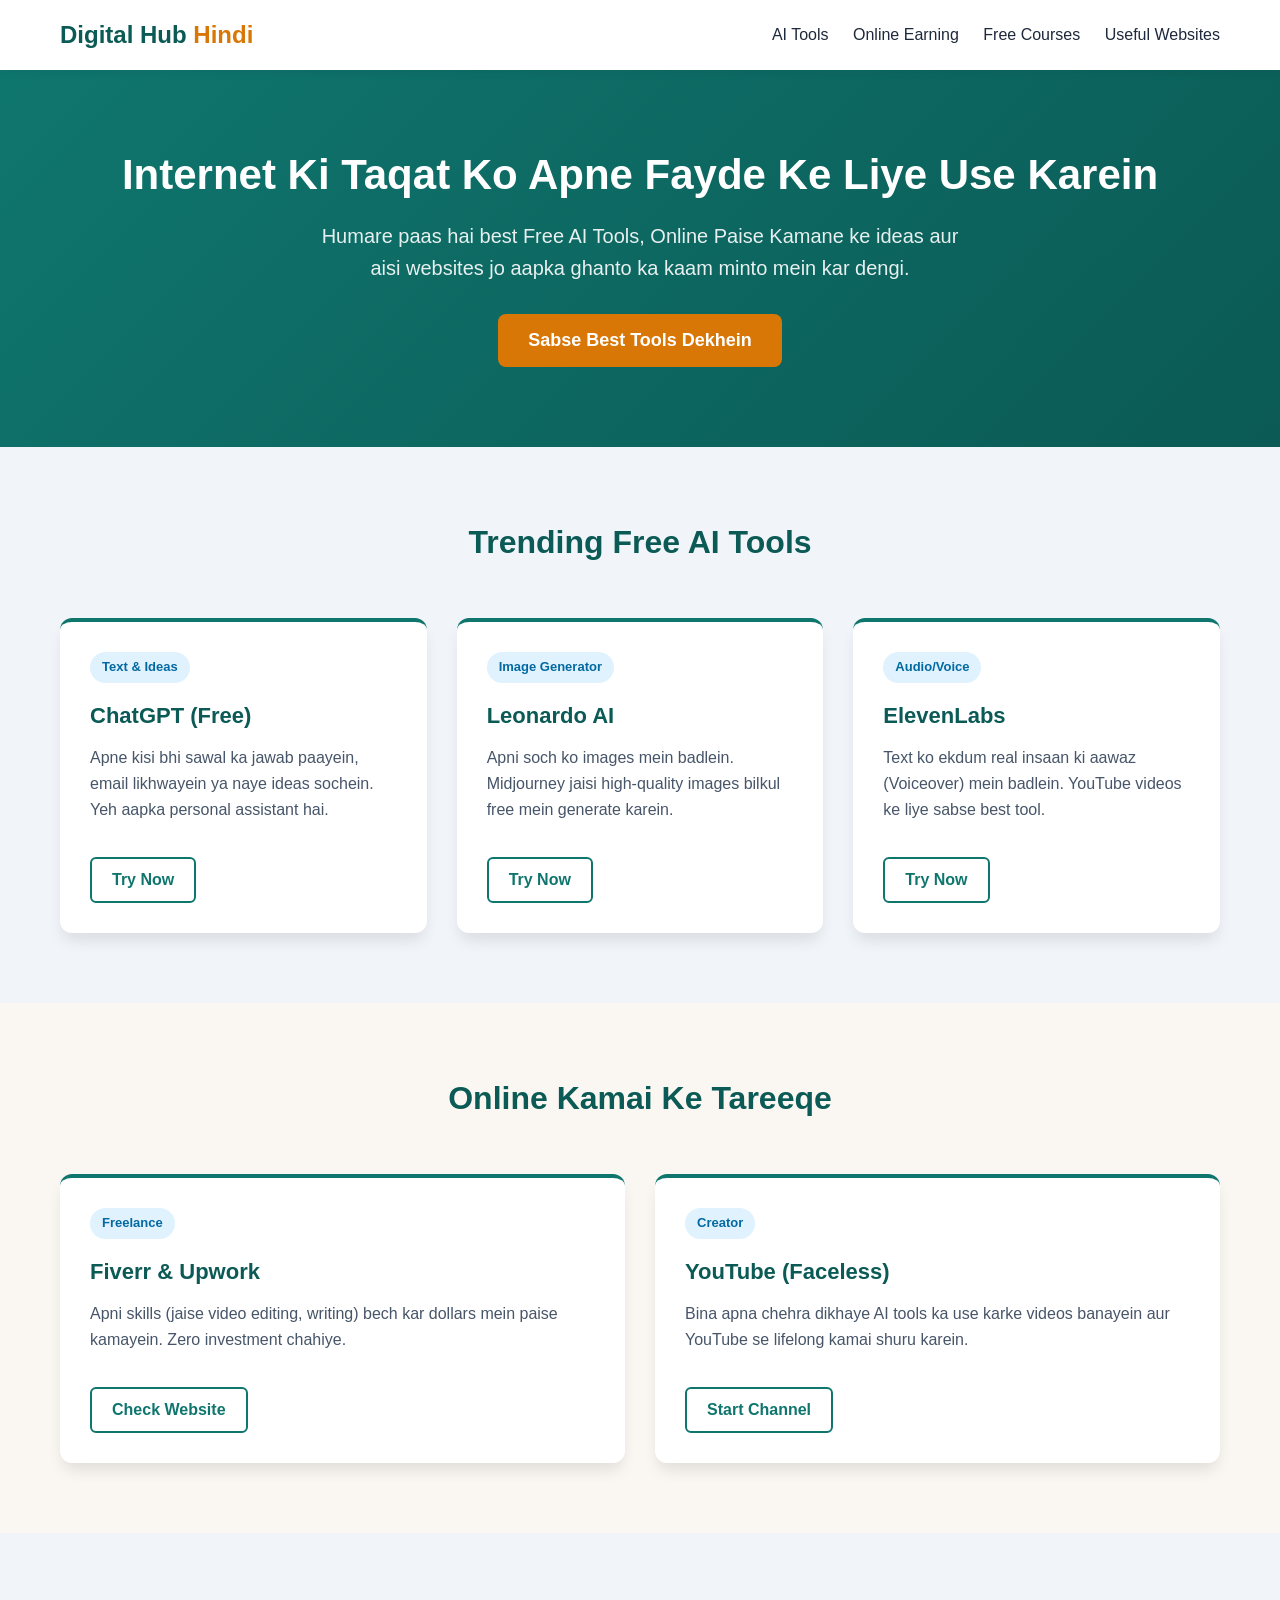
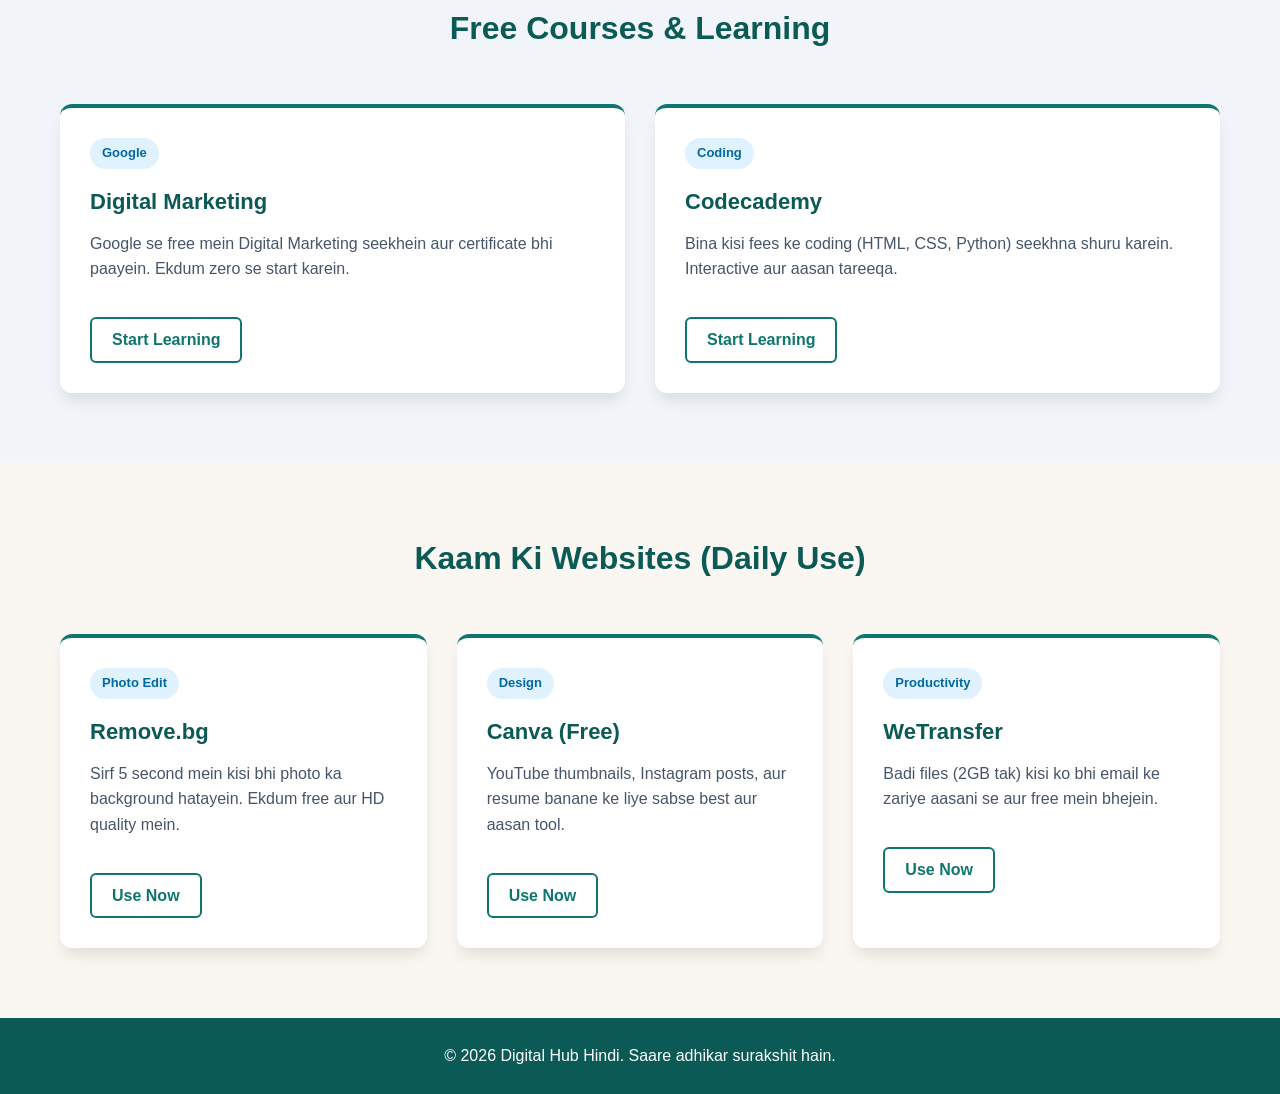
==== commit 7eb11d98: "Update index.html" ====
--- a/index.html
+++ b/index.html
@@ -21,6 +21,7 @@
             <nav class="nav-links">
                 <a href="#ai-tools">AI Tools</a>
                 <a href="#earning">Online Earning</a>
+                <a href="#free-courses">Free Courses</a>
                 <a href="#useful-sites">Useful Websites</a>
             </nav>
         </div>
@@ -38,28 +39,24 @@
         <div class="container">
             <h2 class="section-title">Trending Free AI Tools</h2>
             <div class="grid-cards">
-                
                 <div class="card">
                     <span class="badge">Text & Ideas</span>
                     <h3>ChatGPT (Free)</h3>
                     <p>Apne kisi bhi sawal ka jawab paayein, email likhwayein ya naye ideas sochein. Yeh aapka personal assistant hai.</p>
                     <a href="https://chat.openai.com" target="_blank" class="btn-outline">Try Now</a>
                 </div>
-
                 <div class="card">
                     <span class="badge">Image Generator</span>
                     <h3>Leonardo AI</h3>
                     <p>Apni soch ko images mein badlein. Midjourney jaisi high-quality images bilkul free mein generate karein.</p>
                     <a href="https://leonardo.ai" target="_blank" class="btn-outline">Try Now</a>
                 </div>
-
                 <div class="card">
                     <span class="badge">Audio/Voice</span>
                     <h3>ElevenLabs</h3>
                     <p>Text ko ekdum real insaan ki aawaz (Voiceover) mein badlein. YouTube videos ke liye sabse best tool.</p>
                     <a href="https://elevenlabs.io" target="_blank" class="btn-outline">Try Now</a>
                 </div>
-
             </div>
         </div>
     </section>
@@ -68,19 +65,64 @@
         <div class="container">
             <h2 class="section-title">Online Kamai Ke Tareeqe</h2>
             <div class="grid-cards">
-                
-                <div class="card earning-card">
-                    <h3>Freelancing Se Kamai</h3>
-                    <p>Fiverr aur Upwork par apni skills (jaise video editing, writing) bech kar dollars mein paise kamayein.</p>
-                    <a href="#" class="btn-outline">Jaldi Aa Raha Hai</a>
+                <div class="card">
+                    <span class="badge">Freelance</span>
+                    <h3>Fiverr & Upwork</h3>
+                    <p>Apni skills (jaise video editing, writing) bech kar dollars mein paise kamayein. Zero investment chahiye.</p>
+                    <a href="https://www.fiverr.com/" target="_blank" class="btn-outline">Check Website</a>
                 </div>
+                <div class="card">
+                    <span class="badge">Creator</span>
+                    <h3>YouTube (Faceless)</h3>
+                    <p>Bina apna chehra dikhaye AI tools ka use karke videos banayein aur YouTube se lifelong kamai shuru karein.</p>
+                    <a href="https://studio.youtube.com/" target="_blank" class="btn-outline">Start Channel</a>
+                </div>
+            </div>
+        </div>
+    </section>
 
-                <div class="card earning-card">
-                    <h3>YouTube Channel (Faceless)</h3>
-                    <p>Bina apna chehra dikhaye AI tools ka use karke videos banayein aur YouTube se kamai shuru karein.</p>
-                    <a href="#" class="btn-outline">Jaldi Aa Raha Hai</a>
+    <section id="free-courses" class="section-padding bg-light">
+        <div class="container">
+            <h2 class="section-title">Free Courses & Learning</h2>
+            <div class="grid-cards">
+                <div class="card">
+                    <span class="badge">Google</span>
+                    <h3>Digital Marketing</h3>
+                    <p>Google se free mein Digital Marketing seekhein aur certificate bhi paayein. Ekdum zero se start karein.</p>
+                    <a href="https://skillshop.exceedlms.com/" target="_blank" class="btn-outline">Start Learning</a>
                 </div>
+                <div class="card">
+                    <span class="badge">Coding</span>
+                    <h3>Codecademy</h3>
+                    <p>Bina kisi fees ke coding (HTML, CSS, Python) seekhna shuru karein. Interactive aur aasan tareeqa.</p>
+                    <a href="https://www.codecademy.com/" target="_blank" class="btn-outline">Start Learning</a>
+                </div>
+            </div>
+        </div>
+    </section>
 
+    <section id="useful-sites" class="section-padding">
+        <div class="container">
+            <h2 class="section-title">Kaam Ki Websites (Daily Use)</h2>
+            <div class="grid-cards">
+                <div class="card">
+                    <span class="badge">Photo Edit</span>
+                    <h3>Remove.bg</h3>
+                    <p>Sirf 5 second mein kisi bhi photo ka background hatayein. Ekdum free aur HD quality mein.</p>
+                    <a href="https://www.remove.bg/" target="_blank" class="btn-outline">Use Now</a>
+                </div>
+                <div class="card">
+                    <span class="badge">Design</span>
+                    <h3>Canva (Free)</h3>
+                    <p>YouTube thumbnails, Instagram posts, aur resume banane ke liye sabse best aur aasan tool.</p>
+                    <a href="https://www.canva.com/" target="_blank" class="btn-outline">Use Now</a>
+                </div>
+                <div class="card">
+                    <span class="badge">Productivity</span>
+                    <h3>WeTransfer</h3>
+                    <p>Badi files (2GB tak) kisi ko bhi email ke zariye aasani se aur free mein bhejein.</p>
+                    <a href="https://wetransfer.com/" target="_blank" class="btn-outline">Use Now</a>
+                </div>
             </div>
         </div>
     </section>
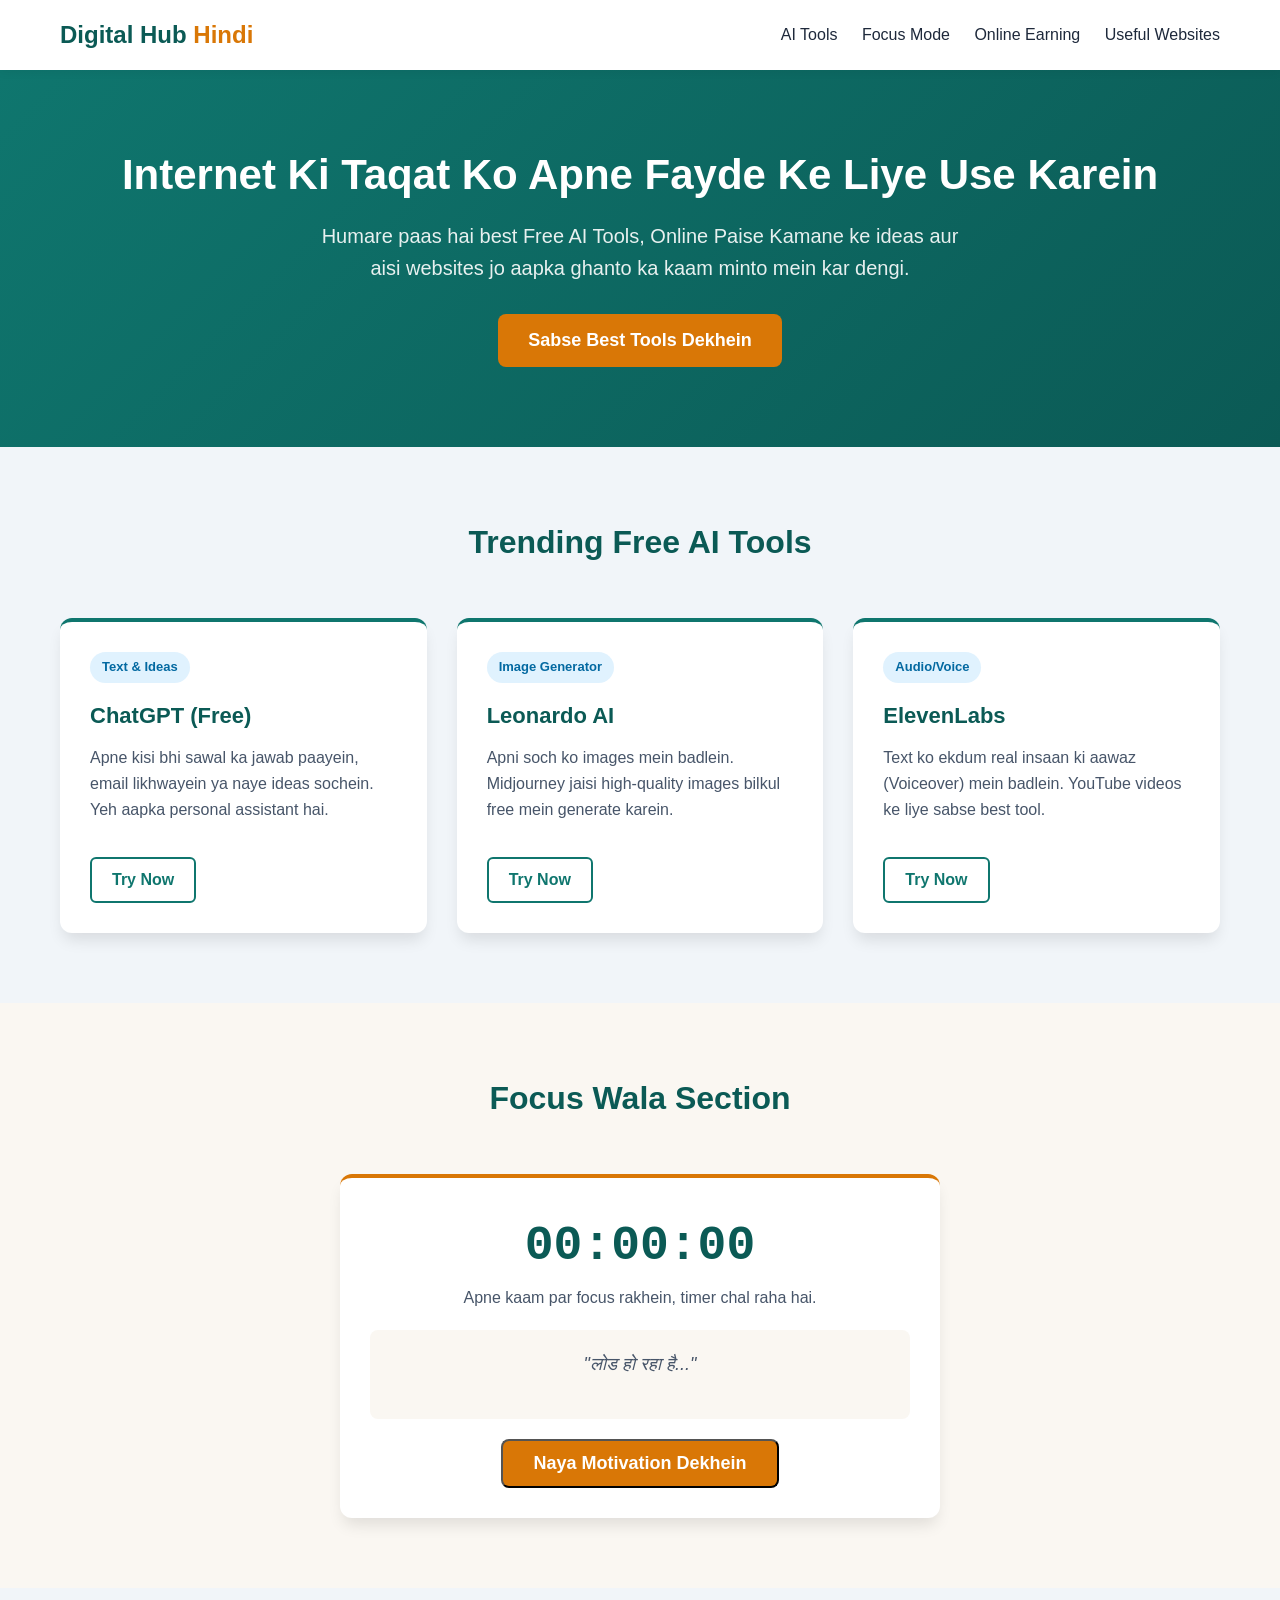
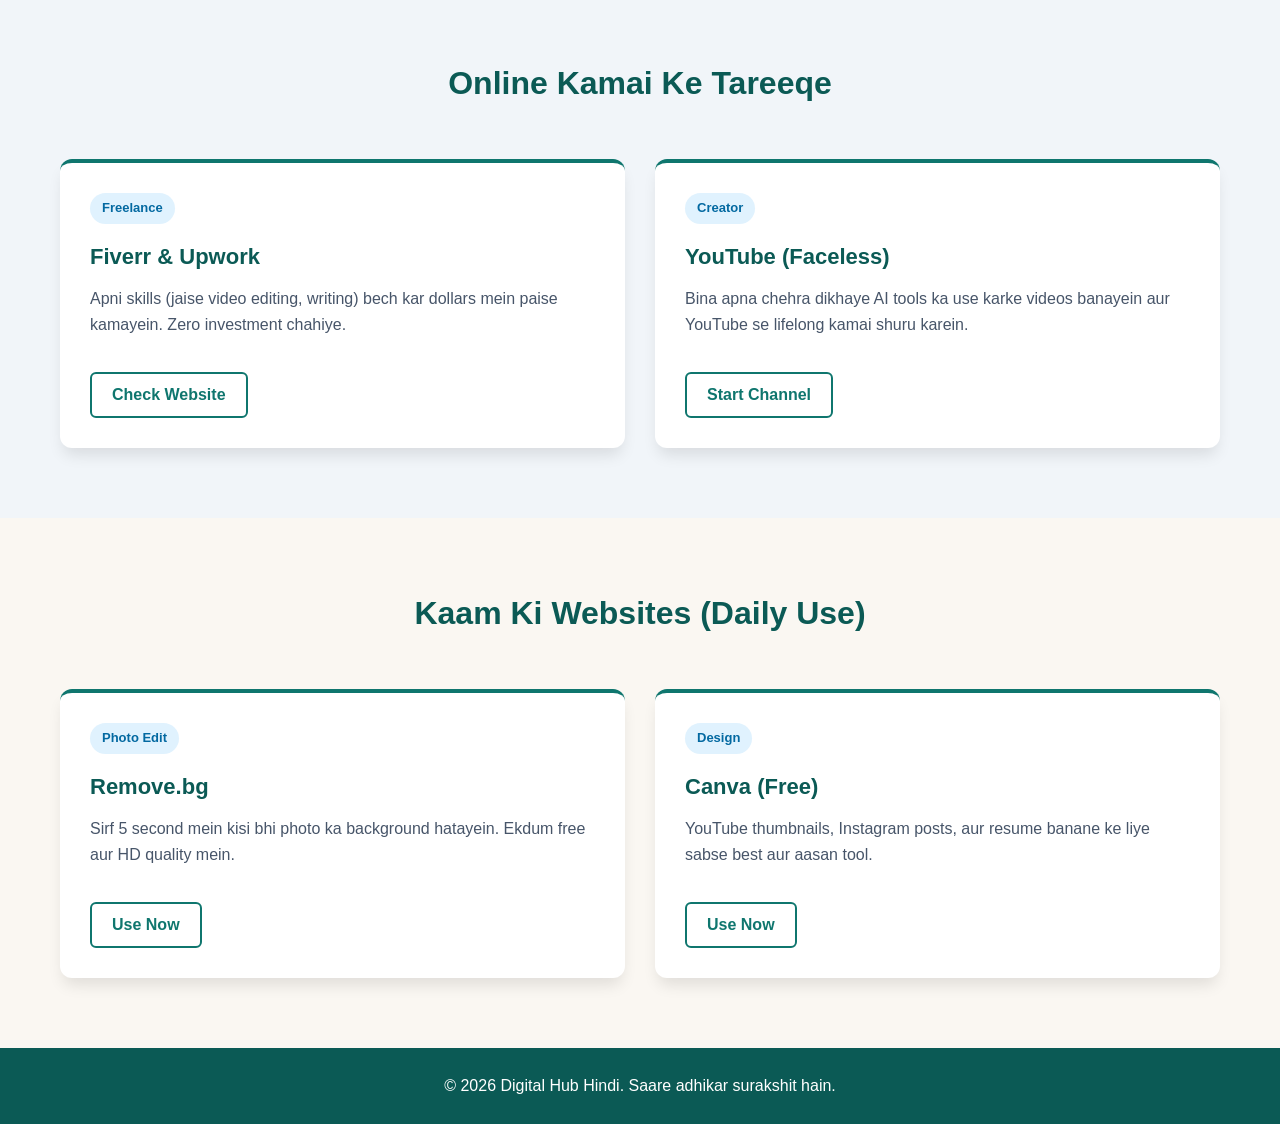
==== commit a2b16033: "Update index.html" ====
--- a/index.html
+++ b/index.html
@@ -20,8 +20,8 @@
             <a href="index.html" class="logo">Digital Hub <span>Hindi</span></a>
             <nav class="nav-links">
                 <a href="#ai-tools">AI Tools</a>
+                <a href="#focus-section">Focus Mode</a>
                 <a href="#earning">Online Earning</a>
-                <a href="#free-courses">Free Courses</a>
                 <a href="#useful-sites">Useful Websites</a>
             </nav>
         </div>
@@ -61,7 +61,23 @@
         </div>
     </section>
 
-    <section id="earning" class="section-padding">
+    <section id="focus-section" class="section-padding">
+        <div class="container">
+            <h2 class="section-title">Focus Wala Section</h2>
+            <div class="card focus-card" style="max-width: 600px; margin: 0 auto; text-align: center; border-top: 4px solid var(--accent);">
+                <div id="focus-timer" style="font-size: 48px; font-weight: bold; color: var(--primary-dark); font-family: monospace;">00:00:00</div>
+                <p style="color: var(--text-light); margin-bottom: 20px;">Apne kaam par focus rakhein, timer chal raha hai.</p>
+                
+                <div style="background: var(--bg-color); padding: 20px; border-radius: 8px; margin-bottom: 20px;">
+                    <p id="motivational-quote" style="font-size: 18px; font-style: italic; font-weight: 500;">"लोड हो रहा है..."</p>
+                </div>
+                
+                <button id="next-quote-btn" class="btn-primary">Naya Motivation Dekhein</button>
+            </div>
+        </div>
+    </section>
+
+    <section id="earning" class="section-padding bg-light">
         <div class="container">
             <h2 class="section-title">Online Kamai Ke Tareeqe</h2>
             <div class="grid-cards">
@@ -76,26 +92,6 @@
                     <h3>YouTube (Faceless)</h3>
                     <p>Bina apna chehra dikhaye AI tools ka use karke videos banayein aur YouTube se lifelong kamai shuru karein.</p>
                     <a href="https://studio.youtube.com/" target="_blank" class="btn-outline">Start Channel</a>
-                </div>
-            </div>
-        </div>
-    </section>
-
-    <section id="free-courses" class="section-padding bg-light">
-        <div class="container">
-            <h2 class="section-title">Free Courses & Learning</h2>
-            <div class="grid-cards">
-                <div class="card">
-                    <span class="badge">Google</span>
-                    <h3>Digital Marketing</h3>
-                    <p>Google se free mein Digital Marketing seekhein aur certificate bhi paayein. Ekdum zero se start karein.</p>
-                    <a href="https://skillshop.exceedlms.com/" target="_blank" class="btn-outline">Start Learning</a>
-                </div>
-                <div class="card">
-                    <span class="badge">Coding</span>
-                    <h3>Codecademy</h3>
-                    <p>Bina kisi fees ke coding (HTML, CSS, Python) seekhna shuru karein. Interactive aur aasan tareeqa.</p>
-                    <a href="https://www.codecademy.com/" target="_blank" class="btn-outline">Start Learning</a>
                 </div>
             </div>
         </div>
@@ -117,12 +113,6 @@
                     <p>YouTube thumbnails, Instagram posts, aur resume banane ke liye sabse best aur aasan tool.</p>
                     <a href="https://www.canva.com/" target="_blank" class="btn-outline">Use Now</a>
                 </div>
-                <div class="card">
-                    <span class="badge">Productivity</span>
-                    <h3>WeTransfer</h3>
-                    <p>Badi files (2GB tak) kisi ko bhi email ke zariye aasani se aur free mein bhejein.</p>
-                    <a href="https://wetransfer.com/" target="_blank" class="btn-outline">Use Now</a>
-                </div>
             </div>
         </div>
     </section>
@@ -133,5 +123,6 @@
         </div>
     </footer>
 
+    <script src="main.js"></script>
 </body>
 </html>
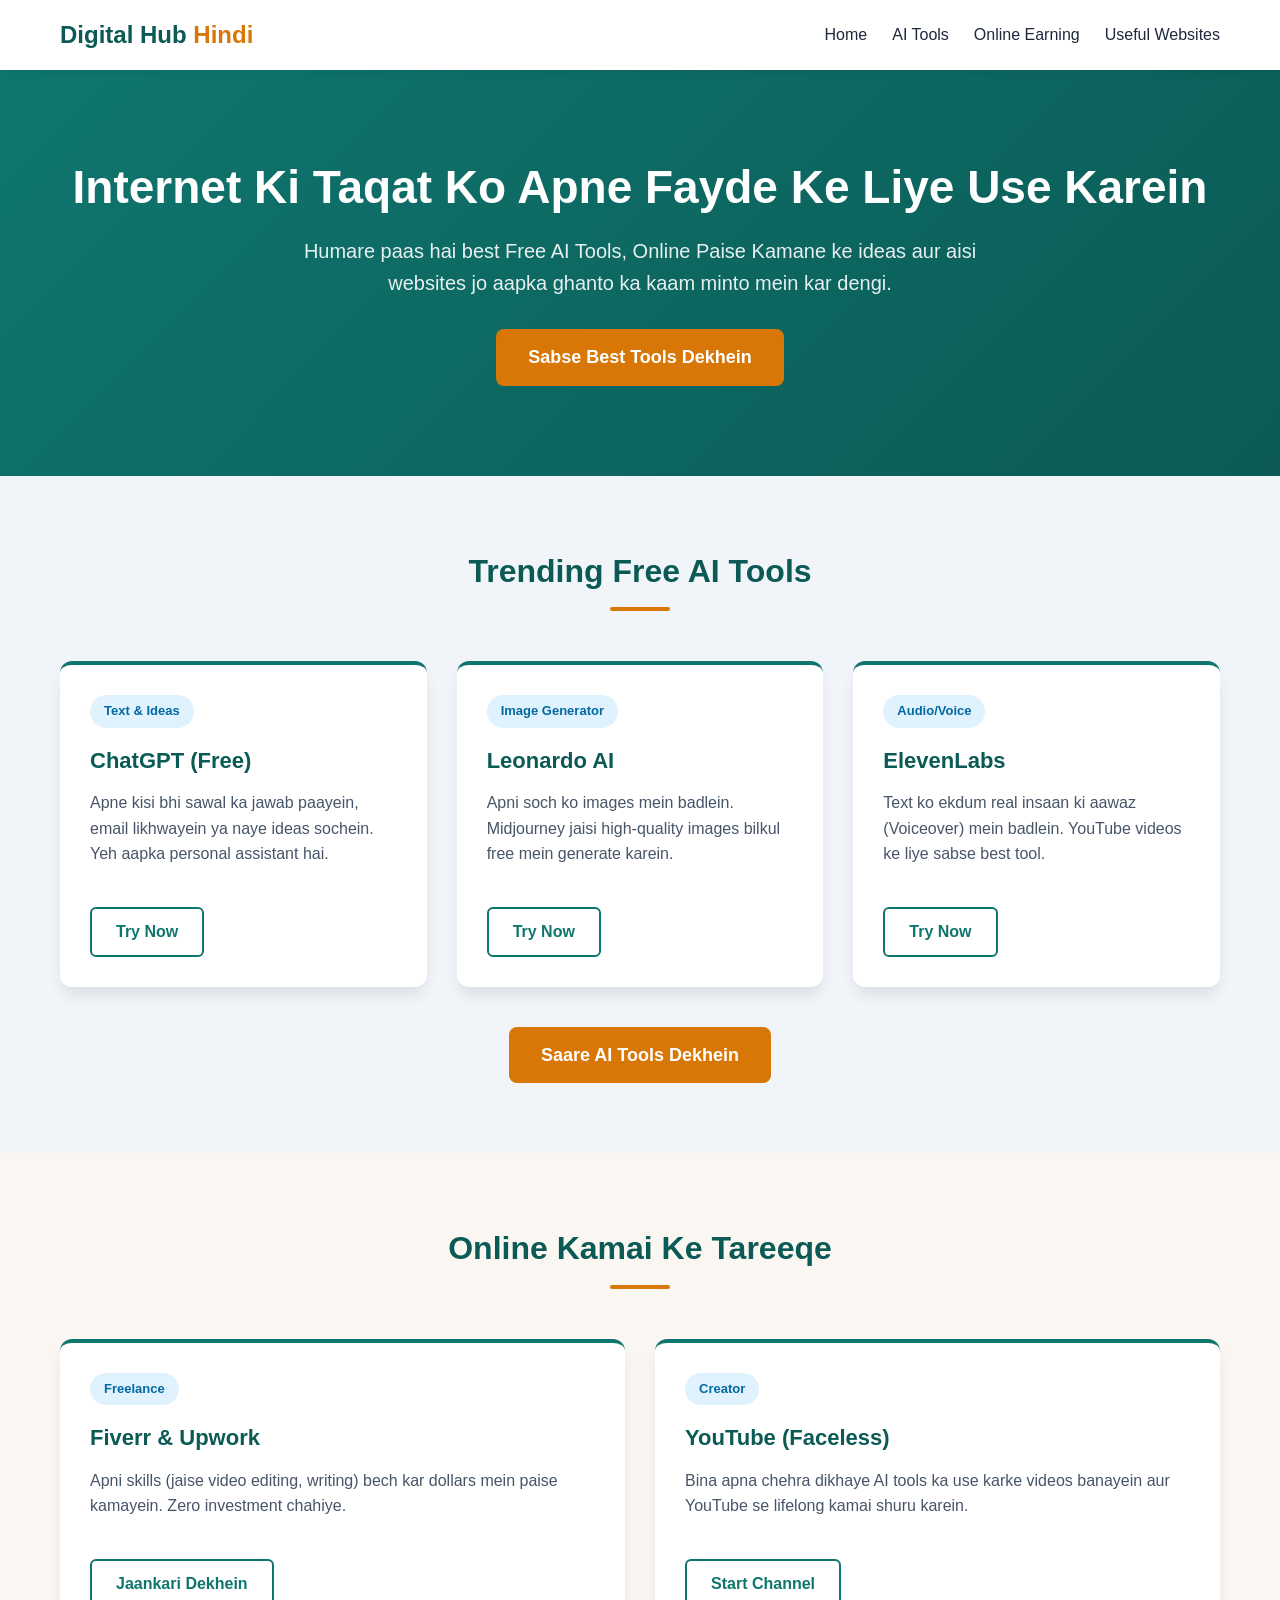
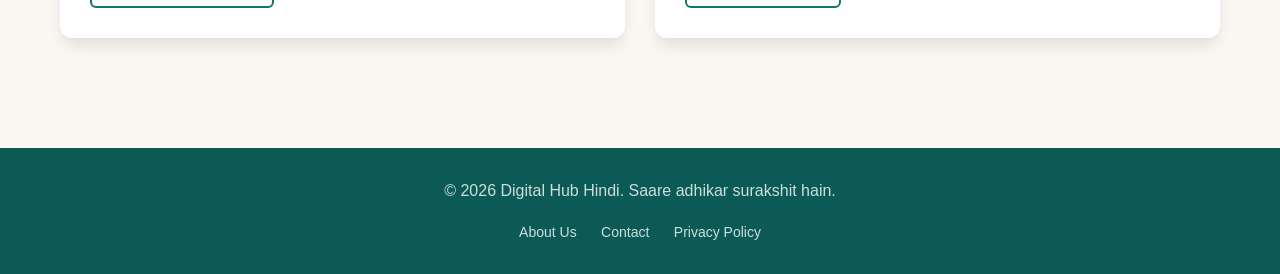
==== commit 58411f4a: "Update navigation links and remove unused sections" ====
--- a/index.html
+++ b/index.html
@@ -19,10 +19,10 @@
         <div class="container nav-container">
             <a href="index.html" class="logo">Digital Hub <span>Hindi</span></a>
             <nav class="nav-links">
-                <a href="#ai-tools">AI Tools</a>
-                <a href="#focus-section">Focus Mode</a>
-                <a href="#earning">Online Earning</a>
-                <a href="#useful-sites">Useful Websites</a>
+                <a href="index.html">Home</a>
+                <a href="ai-tools.html">AI Tools</a>
+                <a href="earning.html">Online Earning</a>
+                <a href="useful-sites.html">Useful Websites</a>
             </nav>
         </div>
     </header>
@@ -31,7 +31,7 @@
         <div class="container hero-content">
             <h1>Internet Ki Taqat Ko Apne Fayde Ke Liye Use Karein</h1>
             <p>Humare paas hai best Free AI Tools, Online Paise Kamane ke ideas aur aisi websites jo aapka ghanto ka kaam minto mein kar dengi.</p>
-            <a href="#ai-tools" class="btn-primary">Sabse Best Tools Dekhein</a>
+            <a href="ai-tools.html" class="btn-primary">Sabse Best Tools Dekhein</a>
         </div>
     </section>
 
@@ -58,26 +58,13 @@
                     <a href="https://elevenlabs.io" target="_blank" class="btn-outline">Try Now</a>
                 </div>
             </div>
-        </div>
-    </section>
-
-    <section id="focus-section" class="section-padding">
-        <div class="container">
-            <h2 class="section-title">Focus Wala Section</h2>
-            <div class="card focus-card" style="max-width: 600px; margin: 0 auto; text-align: center; border-top: 4px solid var(--accent);">
-                <div id="focus-timer" style="font-size: 48px; font-weight: bold; color: var(--primary-dark); font-family: monospace;">00:00:00</div>
-                <p style="color: var(--text-light); margin-bottom: 20px;">Apne kaam par focus rakhein, timer chal raha hai.</p>
-                
-                <div style="background: var(--bg-color); padding: 20px; border-radius: 8px; margin-bottom: 20px;">
-                    <p id="motivational-quote" style="font-size: 18px; font-style: italic; font-weight: 500;">"लोड हो रहा है..."</p>
-                </div>
-                
-                <button id="next-quote-btn" class="btn-primary">Naya Motivation Dekhein</button>
+            <div style="text-align: center; margin-top: 40px;">
+                <a href="ai-tools.html" class="btn-primary">Saare AI Tools Dekhein</a>
             </div>
         </div>
     </section>
 
-    <section id="earning" class="section-padding bg-light">
+    <section id="earning" class="section-padding">
         <div class="container">
             <h2 class="section-title">Online Kamai Ke Tareeqe</h2>
             <div class="grid-cards">
@@ -85,33 +72,13 @@
                     <span class="badge">Freelance</span>
                     <h3>Fiverr & Upwork</h3>
                     <p>Apni skills (jaise video editing, writing) bech kar dollars mein paise kamayein. Zero investment chahiye.</p>
-                    <a href="https://www.fiverr.com/" target="_blank" class="btn-outline">Check Website</a>
+                    <a href="earning.html" class="btn-outline">Jaankari Dekhein</a>
                 </div>
                 <div class="card">
                     <span class="badge">Creator</span>
                     <h3>YouTube (Faceless)</h3>
                     <p>Bina apna chehra dikhaye AI tools ka use karke videos banayein aur YouTube se lifelong kamai shuru karein.</p>
-                    <a href="https://studio.youtube.com/" target="_blank" class="btn-outline">Start Channel</a>
-                </div>
-            </div>
-        </div>
-    </section>
-
-    <section id="useful-sites" class="section-padding">
-        <div class="container">
-            <h2 class="section-title">Kaam Ki Websites (Daily Use)</h2>
-            <div class="grid-cards">
-                <div class="card">
-                    <span class="badge">Photo Edit</span>
-                    <h3>Remove.bg</h3>
-                    <p>Sirf 5 second mein kisi bhi photo ka background hatayein. Ekdum free aur HD quality mein.</p>
-                    <a href="https://www.remove.bg/" target="_blank" class="btn-outline">Use Now</a>
-                </div>
-                <div class="card">
-                    <span class="badge">Design</span>
-                    <h3>Canva (Free)</h3>
-                    <p>YouTube thumbnails, Instagram posts, aur resume banane ke liye sabse best aur aasan tool.</p>
-                    <a href="https://www.canva.com/" target="_blank" class="btn-outline">Use Now</a>
+                    <a href="earning.html" class="btn-outline">Start Channel</a>
                 </div>
             </div>
         </div>
@@ -120,6 +87,11 @@
     <footer class="footer">
         <div class="container">
             <p>&copy; 2026 Digital Hub Hindi. Saare adhikar surakshit hain.</p>
+            <div style="margin-top: 15px;">
+                <a href="about.html" style="color: white; margin: 0 10px; text-decoration: none; font-size: 14px; opacity: 0.8;">About Us</a>
+                <a href="contact.html" style="color: white; margin: 0 10px; text-decoration: none; font-size: 14px; opacity: 0.8;">Contact</a>
+                <a href="privacy-policy.html" style="color: white; margin: 0 10px; text-decoration: none; font-size: 14px; opacity: 0.8;">Privacy Policy</a>
+            </div>
         </div>
     </footer>
 
--- a/styles.css
+++ b/styles.css
@@ -1,12 +1,13 @@
 /* =========================================
-   1. VARIABLES (Colors, Fonts, Spacing)
+   1. VARIABLES (Colors & Fonts)
 ========================================= */
 :root {
-  --primary: #0f766e; /* Deep Teal - Trust ke liye */
+  --primary: #0f766e; /* Deep Teal - Trust & Premium feel */
   --primary-dark: #0b5a55;
   --accent: #d97706; /* Vibrant Orange - Buttons ke liye */
   --accent-hover: #b45309;
-  --bg-color: #faf7f2; /* Light Cream background */
+  --bg-color: #faf7f2; /* Light Cream - Aankhon ke liye aaramdayak */
+  --bg-light: #f1f5f9;
   --card-bg: #ffffff;
   --text-main: #1e293b;
   --text-light: #475569;
@@ -25,6 +26,10 @@
   box-sizing: border-box;
 }
 
+html {
+  scroll-behavior: smooth;
+}
+
 body {
   font-family: var(--font-body);
   background-color: var(--bg-color);
@@ -41,6 +46,31 @@
   max-width: 1200px;
   margin: 0 auto;
   padding: 0 20px;
+}
+
+.section-padding {
+  padding: 70px 0;
+}
+
+.bg-light {
+  background-color: var(--bg-light);
+}
+
+.section-title {
+  text-align: center;
+  font-size: 32px;
+  margin-bottom: 50px;
+  position: relative;
+}
+
+.section-title::after {
+  content: '';
+  display: block;
+  width: 60px;
+  height: 4px;
+  background-color: var(--accent);
+  margin: 10px auto 0;
+  border-radius: 2px;
 }
 
 /* =========================================
@@ -70,13 +100,18 @@
 }
 
 .logo span {
-  color: var(--accent); /* "Hindi" word orange dikhega */
+  color: var(--accent);
+}
+
+.nav-links {
+  display: flex;
+  align-items: center;
 }
 
 .nav-links a {
   text-decoration: none;
   color: var(--text-main);
-  margin-left: 20px;
+  margin-left: 25px;
   font-weight: 500;
   font-size: 16px;
   transition: color 0.3s;
@@ -93,19 +128,19 @@
   background: linear-gradient(135deg, var(--primary) 0%, var(--primary-dark) 100%);
   color: white;
   text-align: center;
-  padding: 80px 20px;
+  padding: 90px 20px;
 }
 
 .hero h1 {
   color: white;
-  font-size: 42px;
+  font-size: 46px;
   margin-bottom: 20px;
   line-height: 1.2;
 }
 
 .hero p {
   font-size: 20px;
-  max-width: 650px;
+  max-width: 700px;
   margin: 0 auto 30px;
   opacity: 0.9;
 }
@@ -117,29 +152,32 @@
   display: inline-block;
   background-color: var(--accent);
   color: white;
-  padding: 12px 30px;
+  padding: 14px 32px;
   border-radius: 8px;
   text-decoration: none;
   font-weight: 600;
   font-family: var(--font-heading);
   font-size: 18px;
-  transition: background 0.3s, transform 0.2s;
+  transition: all 0.3s ease;
+  border: none;
+  cursor: pointer;
 }
 
 .btn-primary:hover {
   background-color: var(--accent-hover);
   transform: translateY(-2px);
+  box-shadow: 0 4px 12px rgba(217, 119, 6, 0.3);
 }
 
 .btn-outline {
   display: inline-block;
   border: 2px solid var(--primary);
   color: var(--primary);
-  padding: 8px 20px;
+  padding: 10px 24px;
   border-radius: 6px;
   text-decoration: none;
   font-weight: 600;
-  transition: all 0.3s;
+  transition: all 0.3s ease;
   margin-top: 15px;
 }
 
@@ -149,22 +187,8 @@
 }
 
 /* =========================================
-   6. CARDS & SECTIONS
-========================================= */
-.section-padding {
-  padding: 70px 0;
-}
-
-.bg-light {
-  background-color: #f1f5f9;
-}
-
-.section-title {
-  text-align: center;
-  font-size: 32px;
-  margin-bottom: 50px;
-}
-
+   6. CARDS & GRID SYSTEM
+========================================= */
 .grid-cards {
   display: grid;
   grid-template-columns: repeat(auto-fit, minmax(320px, 1fr));
@@ -182,7 +206,7 @@
 
 .card:hover {
   transform: translateY(-8px);
-  box-shadow: 0 15px 25px -5px rgba(0, 0, 0, 0.15);
+  box-shadow: 0 15px 30px -5px rgba(0, 0, 0, 0.15);
 }
 
 .badge {
@@ -191,7 +215,7 @@
   color: #0369a1;
   font-size: 13px;
   font-weight: 600;
-  padding: 5px 12px;
+  padding: 6px 14px;
   border-radius: 20px;
   margin-bottom: 15px;
 }
@@ -204,7 +228,7 @@
 .card p {
   color: var(--text-light);
   font-size: 16px;
-  margin-bottom: 20px;
+  margin-bottom: 25px;
 }
 
 /* =========================================
@@ -214,20 +238,28 @@
   background-color: var(--primary-dark);
   color: white;
   text-align: center;
-  padding: 25px 0;
+  padding: 30px 0;
+  margin-top: 40px;
+}
+
+.footer p {
+  opacity: 0.8;
 }
 
 /* =========================================
    8. MOBILE RESPONSIVE (Phones ke liye)
 ========================================= */
 @media (max-width: 768px) {
-  .nav-links {
-    display: none; /* Mobile menu aage js mein banayenge */
-  }
   .hero h1 {
     font-size: 32px;
   }
   .hero p {
     font-size: 18px;
   }
-}
+  .section-title {
+    font-size: 28px;
+  }
+  .nav-links {
+    display: none; /* JS handle karega isko */
+  }
+}
